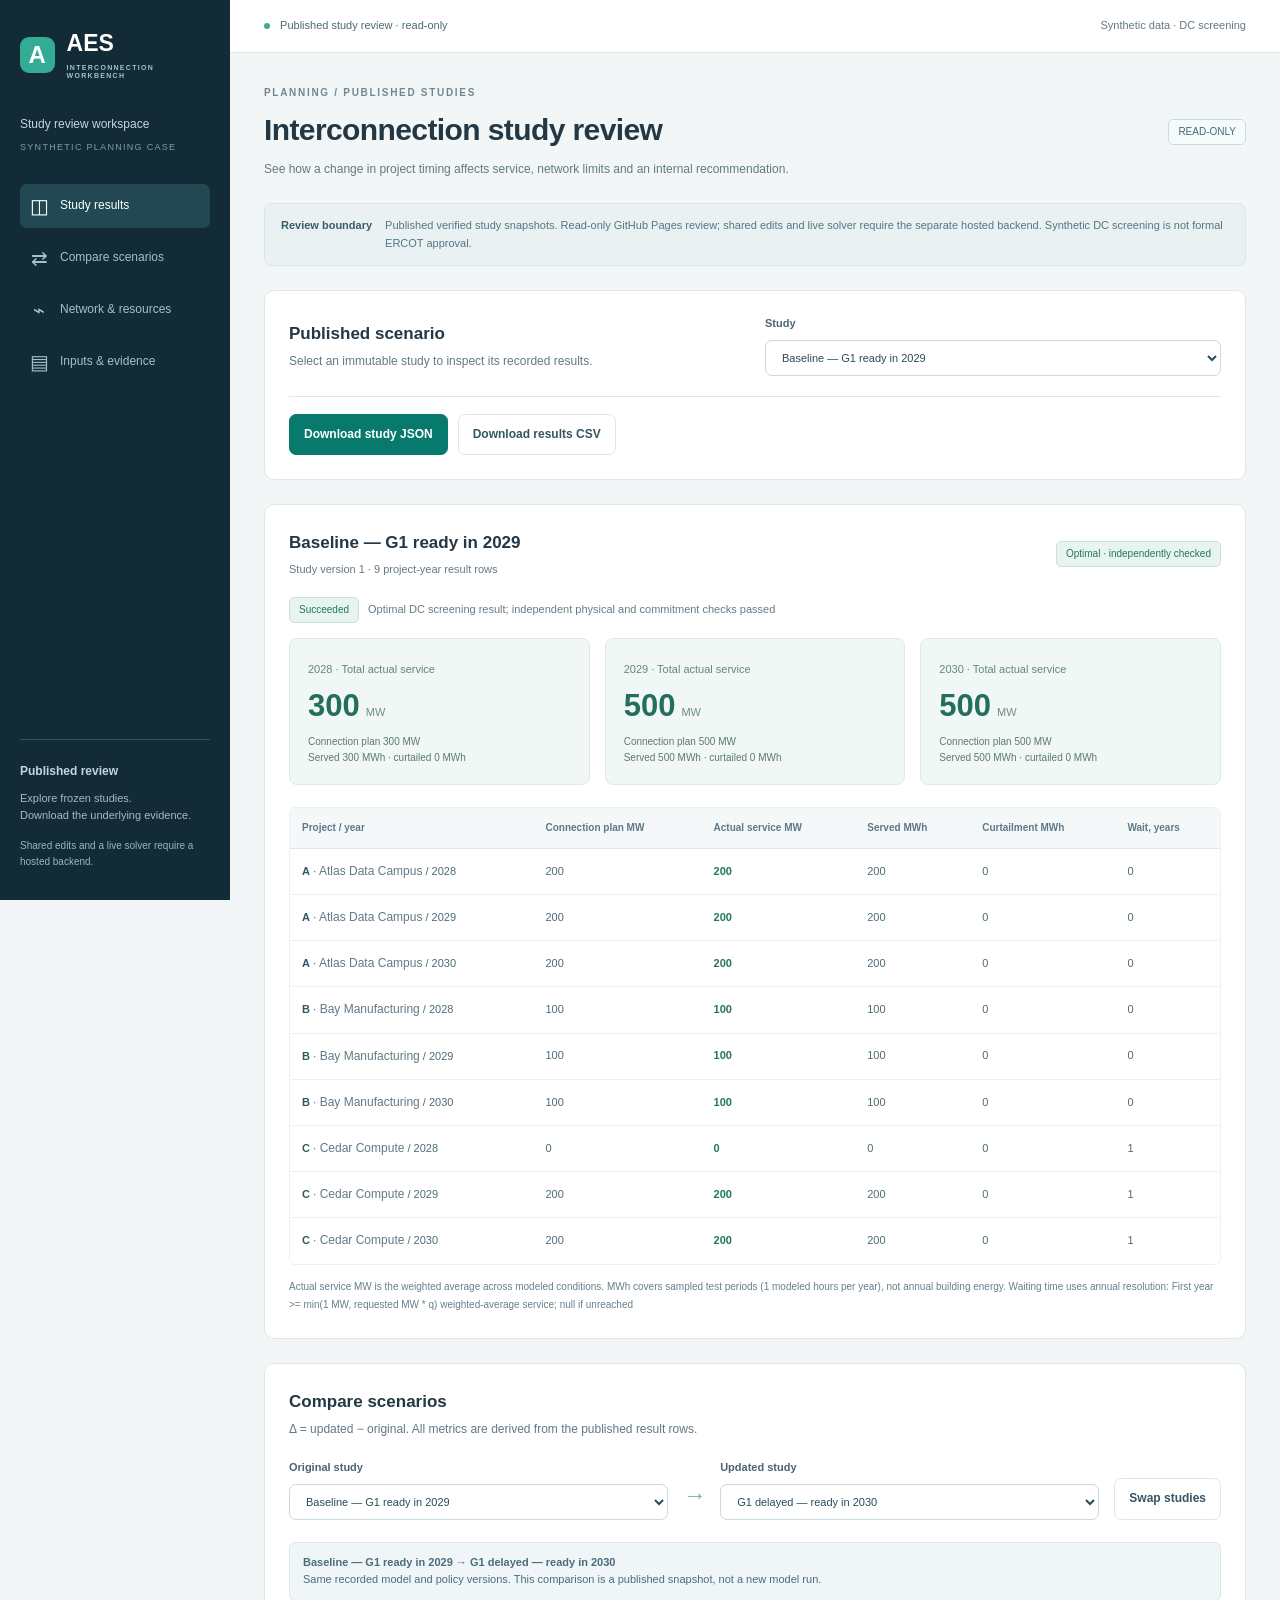
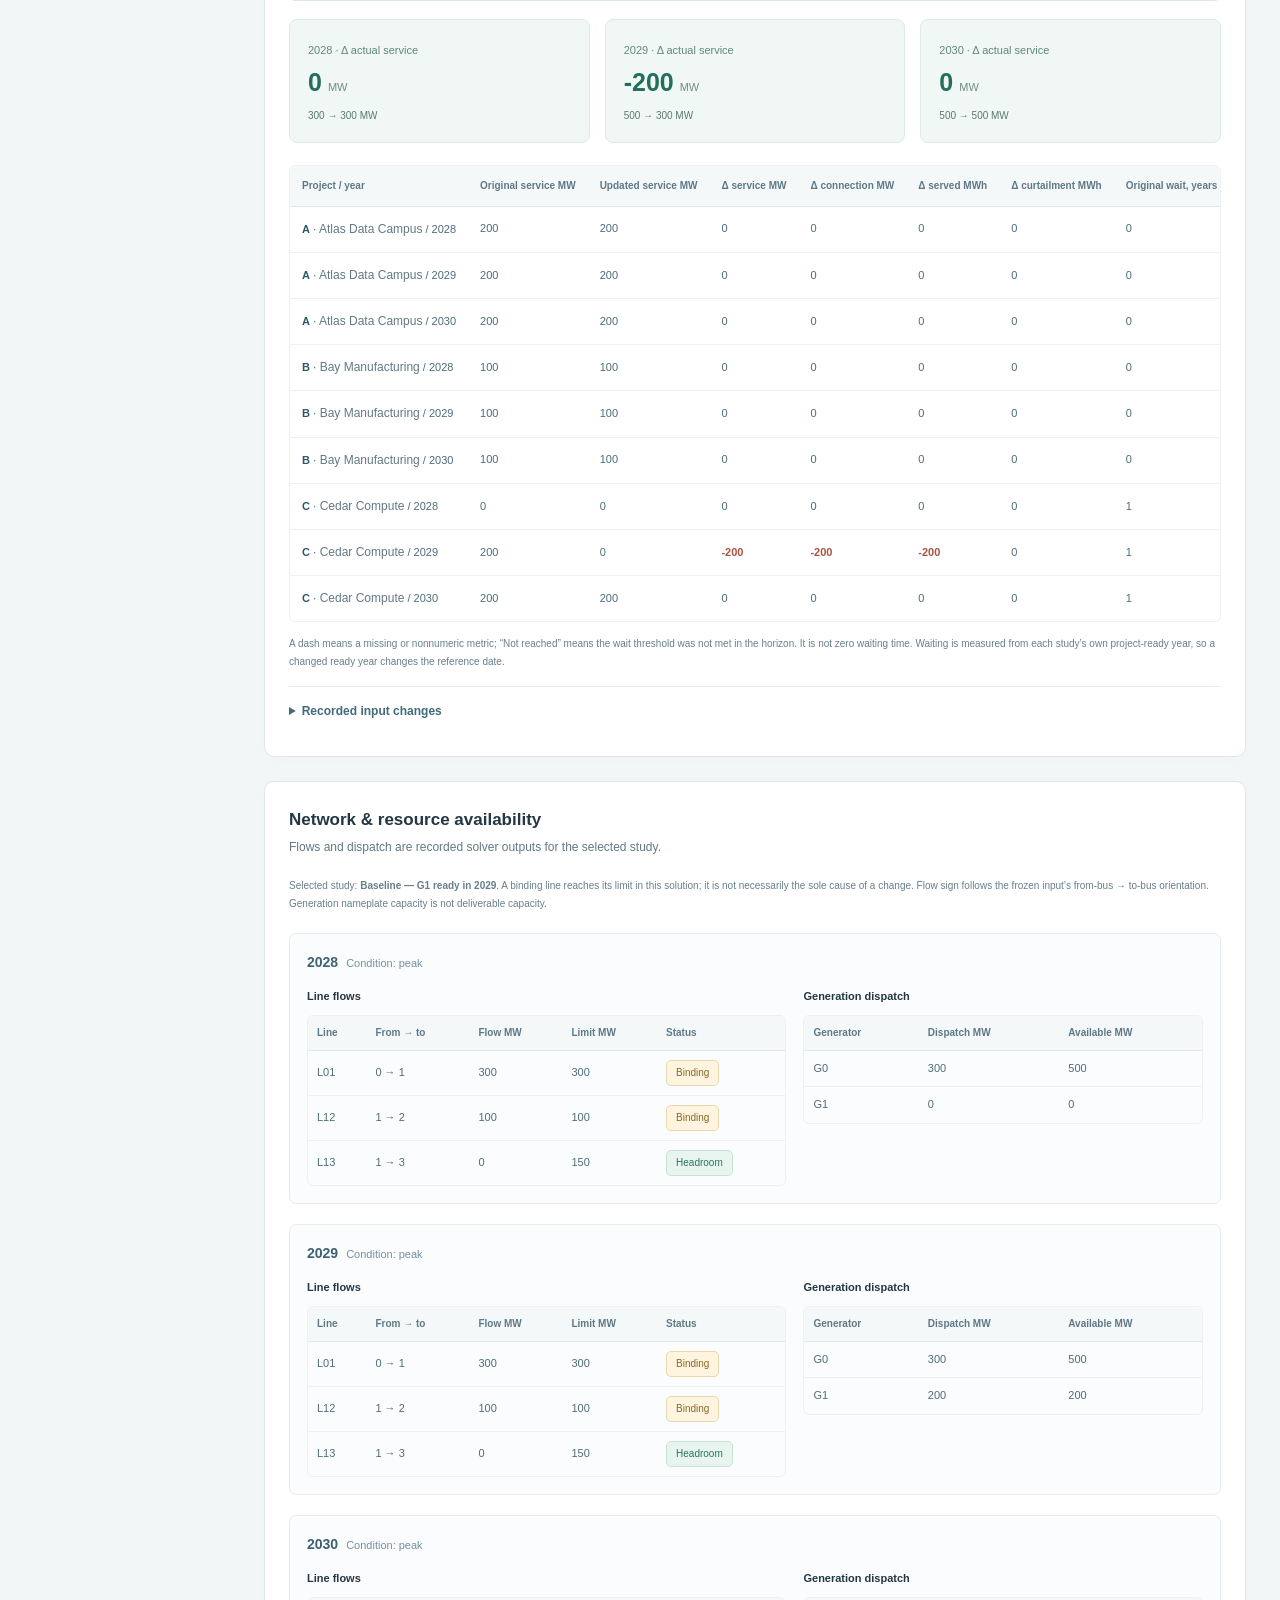
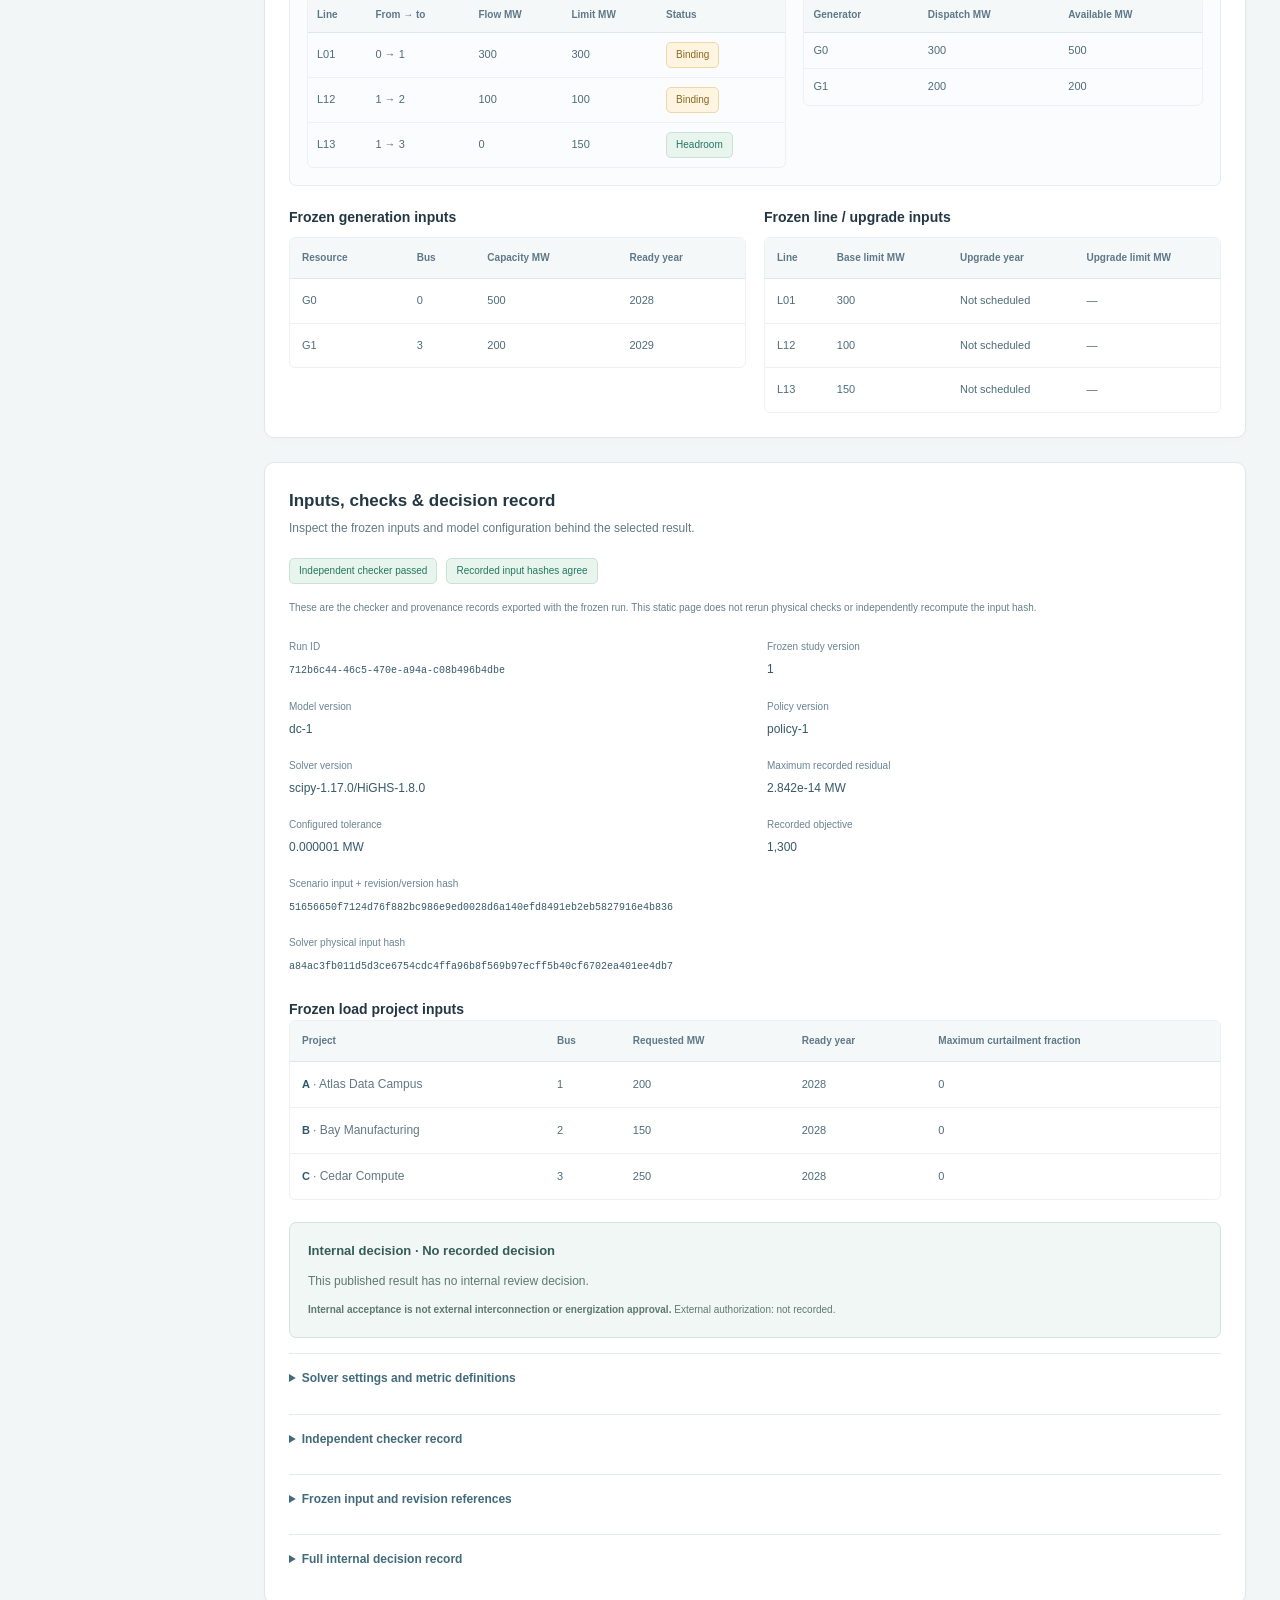
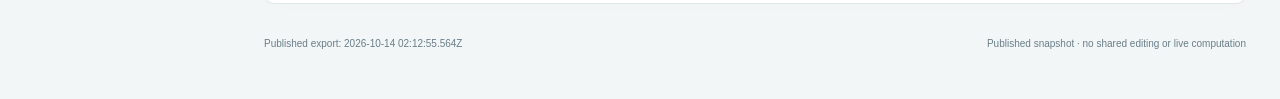
==== aes-interconnection-workbench/index.html @ 67d23474 "Publish AES interconnection study review on GitHub Pages" ====
<!doctype html>
<html lang="en">
<head>
  <meta charset="UTF-8"><meta name="viewport" content="width=device-width, initial-scale=1">
  <meta name="description" content="Read-only review of published synthetic AES interconnection studies, model results and scenario comparisons.">
  <title>AES Interconnection Workbench · Published study review</title>
  <link rel="stylesheet" href="./styles.css">
  <script src="./app.js" defer></script>
</head>
<body>
<a class="skip-link" href="#overview">Skip to study results</a>
<aside class="sidebar">
  <div class="wordmark"><span class="logo-mark" aria-hidden="true">A</span><div>AES<small>INTERCONNECTION WORKBENCH</small></div></div>
  <p class="workspace-name">Study review workspace<span>SYNTHETIC PLANNING CASE</span></p>
  <nav aria-label="Review sections">
    <a class="active" href="#overview"><span aria-hidden="true">◫</span>Study results</a>
    <a href="#comparison"><span aria-hidden="true">⇄</span>Compare scenarios</a>
    <a href="#network"><span aria-hidden="true">⌁</span>Network & resources</a>
    <a href="#provenance"><span aria-hidden="true">▤</span>Inputs & evidence</a>
  </nav>
  <div class="sidebar-bottom"><strong>Published review</strong><p>Explore frozen studies.<br>Download the underlying evidence.</p><small>Shared edits and a live solver require a hosted backend.</small></div>
</aside>
<main>
  <header class="topbar"><span><i aria-hidden="true"></i> Published study review · read-only</span><span class="synthetic">Synthetic data · DC screening</span></header>
  <div class="page-content">
    <div class="page-heading"><div><p class="eyebrow">PLANNING / PUBLISHED STUDIES</p><h1>Interconnection study review</h1><p>See how a change in project timing affects service, network limits and an internal recommendation.</p></div><span class="badge">READ-ONLY</span></div>
    <div class="boundary-bar"><strong>Review boundary</strong><p id="boundary">Synthetic demonstration. Internal recommendations are not external interconnection approvals.</p></div>
    <div id="loading" role="status" class="card">Loading published model evidence…</div>
    <div id="error" role="alert" hidden class="card error"></div>
    <div id="viewer" hidden>
      <section id="overview" aria-labelledby="overview-heading">
        <div class="card selector-card"><div><h2 id="overview-heading">Published scenario</h2><p class="muted">Select an immutable study to inspect its recorded results.</p></div><label for="scenario-select">Study<select id="scenario-select"></select></label><div class="actions"><button id="download-json" class="primary">Download study JSON</button><button id="download-csv" class="secondary">Download results CSV</button></div></div>
        <div id="results"></div>
      </section>
      <section id="comparison" class="card" aria-labelledby="comparison-heading"><div class="card-head"><h2 id="comparison-heading">Compare scenarios</h2><p>Δ = updated − original. All metrics are derived from the published result rows.</p></div><div class="compare-selects"><label for="original-select">Original study<select id="original-select"></select></label><span class="arrow" aria-hidden="true">→</span><label for="updated-select">Updated study<select id="updated-select"></select></label><button id="swap-studies" class="secondary">Swap studies</button></div><div id="comparison-results"></div></section>
      <section id="network" class="card" aria-labelledby="network-heading"><div class="card-head"><h2 id="network-heading">Network & resource availability</h2><p>Flows and dispatch are recorded solver outputs for the selected study.</p></div><div id="network-results"></div></section>
      <section id="provenance" class="card" aria-labelledby="provenance-heading"><div class="card-head"><h2 id="provenance-heading">Inputs, checks & decision record</h2><p>Inspect the frozen inputs and model configuration behind the selected result.</p></div><div id="evidence-results"></div></section>
      <footer><span id="exported-at"></span><span>Published snapshot · no shared editing or live computation</span></footer>
    </div>
    <noscript><p class="card">JavaScript is required to display the published study evidence.</p></noscript>
  </div>
</main>
</body>
</html>
---- aes-interconnection-workbench/styles.css ----
:root{font-family:Inter,-apple-system,BlinkMacSystemFont,"Segoe UI",sans-serif;color:#233744;background:#f3f6f7;font-size:14px;line-height:1.6;--navy:#122b37;--teal:#08796d;--line:#dfe7eb;--muted:#627984}*{box-sizing:border-box}body{margin:0}h1,h2,h3,p{margin:0}h1{font-size:30px;line-height:1.35;letter-spacing:-.6px}h2{font-size:17px}h3{font-size:14px}button,select{font:inherit}button,select,summary{cursor:pointer}a,button,select,summary{outline-offset:3px}a:focus-visible,button:focus-visible,select:focus-visible,summary:focus-visible{outline:3px solid #5bbdaf}button{border-radius:7px;padding:10px 14px;font-size:12px;font-weight:600;border:1px solid var(--line)}.primary{color:white;background:var(--teal);border-color:var(--teal)}.primary:hover{background:#086458}.secondary{background:white;color:#355663}.secondary:hover{background:#edf6f3}button:disabled{opacity:.5;cursor:not-allowed}a{color:var(--teal)}.skip-link{position:fixed;top:10px;left:10px;z-index:99;background:white;padding:10px;transform:translateY(-160%)}.skip-link:focus{transform:none}.sidebar{width:230px;position:fixed;inset:0 auto 0 0;padding:30px 20px;background:var(--navy);color:#c5d6dc;display:flex;flex-direction:column}.wordmark{display:flex;gap:12px;align-items:center;font-size:23px;line-height:1.2;font-weight:700;color:white}.wordmark small{font-size:7px;letter-spacing:1.3px;display:block;margin-top:6px;color:#a6c0c9}.logo-mark{width:36px;height:36px;border-radius:9px;background:#32ac95;display:grid;place-items:center;font-size:24px}.workspace-name{font-size:12px;margin-top:35px}.workspace-name span{display:block;font-size:9px;color:#7c9daa;letter-spacing:1.3px;margin-top:5px}nav{display:flex;flex-direction:column;gap:8px;margin-top:30px}nav a{color:#a6c0cb;text-decoration:none;padding:12px 9px;font-size:12px;border-radius:7px;display:flex;align-items:center;gap:11px}nav a:hover,nav a.active{color:white;background:#224854}nav a span{font-size:20px;line-height:1;width:20px;text-align:center}.sidebar-bottom{margin-top:auto;border-top:1px solid #31505e;padding-top:22px;font-size:12px}.sidebar-bottom p{color:#a6bac5;font-size:11px;margin:9px 0 13px}.sidebar-bottom small{display:block;color:#96b7c1;font-size:10px}main{margin-left:230px;min-width:0}.topbar{display:flex;justify-content:space-between;gap:12px;padding:17px 34px;background:white;border-bottom:1px solid var(--line);font-size:11px;color:#496976}.topbar i{display:inline-block;height:6px;width:6px;background:#46a992;border-radius:50%;margin-right:7px}.synthetic{color:#627984}.page-content{max-width:1600px;margin:auto;padding:32px 34px}.page-heading{display:flex;justify-content:space-between;align-items:center;gap:15px;margin-bottom:24px}.page-heading>div>p:last-child{font-size:12px;color:var(--muted);margin-top:10px}.eyebrow{font-size:10px;color:#708793;letter-spacing:1.7px;font-weight:700;margin-bottom:9px}.badge{display:inline-block;border:1px solid #cbdde2;background:#f5fafb;color:#446b78;font-size:10px;padding:4px 9px;border-radius:5px;white-space:nowrap}.badge.good{background:#e8f5ef;border-color:#c8e2d7;color:#237660}.badge.warning{background:#fff4df;border-color:#ead8ab;color:#866923}.boundary-bar{display:flex;gap:13px;padding:13px 16px;border:1px solid #dbe6e9;background:#eaf1f3;border-radius:7px;margin-bottom:24px;font-size:11px;color:#557581}.boundary-bar strong{white-space:nowrap;color:#365c6c}.card{border:1px solid var(--line);background:white;border-radius:10px;padding:24px;margin-bottom:24px;box-shadow:0 3px 12px #16394b03;min-width:0}.card-head{margin-bottom:20px}.card-head p,.muted{color:var(--muted);font-size:12px}.card-head p{margin-top:5px}.selector-card{display:grid;grid-template-columns:1fr minmax(230px,1fr);gap:20px;align-items:center}.selector-card p{margin-top:5px}.actions{display:flex;gap:10px;grid-column:1/-1;border-top:1px solid var(--line);padding-top:17px}label{display:flex;flex-direction:column;gap:7px;font-size:11px;font-weight:600;color:#4b6572}select{width:100%;border:1px solid #cad9df;border-radius:7px;padding:10px 12px;background:white;color:#294b5a;font-weight:400;min-width:0}.result-heading{display:flex;align-items:center;justify-content:space-between;gap:12px;margin-bottom:18px}.result-heading p{font-size:11px;color:var(--muted);margin-top:5px}.year-cards{display:grid;grid-template-columns:repeat(auto-fit,minmax(170px,1fr));gap:15px;margin-bottom:22px}.year-card{padding:18px;border:1px solid #dcebe5;background:#f0f7f4;border-radius:8px}.year-card small{color:#62887e;font-size:11px}.year-card strong{display:block;color:#236e5c;font-size:31px;line-height:1.5;margin:4px 0}.year-card strong em{font-size:11px;font-style:normal;color:#728e86;margin-left:6px;font-weight:400}.year-card p{font-size:10px;color:#5b7b71}.table-wrap{overflow-x:auto;max-width:100%;border:1px solid #edf1f3;border-radius:6px}table{border-collapse:collapse;width:100%;text-align:left;white-space:nowrap;font-size:11px}th{background:#f5f8f9;color:#5e7886;font-size:10px;font-weight:600;padding:12px;border-bottom:1px solid var(--line)}td{padding:13px 12px;color:#4d6c79;border-bottom:1px solid #edf1f3}tbody tr:last-child td{border-bottom:0}td strong{color:#2d5966}.numeric{color:#287565;font-weight:700}.fine-print{font-size:10px;color:#687f8a;line-height:1.8;margin-top:13px}.status-line{display:flex;align-items:center;flex-wrap:wrap;gap:9px;margin-bottom:15px;font-size:11px;color:#637c87}.compare-selects{display:grid;grid-template-columns:1fr 22px 1fr auto;align-items:end;gap:15px;margin-bottom:22px}.arrow{font-size:23px;color:#89a6b0;padding-bottom:6px}.delta-negative{color:#a95441;font-weight:700}.delta-positive{color:#237f65;font-weight:700}.compare-year strong{font-size:25px}.compare-year p{margin-top:6px}.compare-note{padding:11px 13px;border:1px solid #dce7eb;background:#f0f6f8;color:#486d7b;font-size:11px;border-radius:6px;margin-bottom:18px}.operation{margin:20px 0;padding:17px;background:#fbfcfd;border:1px solid #e5edef;border-radius:7px}.operation>h3{margin-bottom:15px;color:#3f6272}.operation>h3 span{font-weight:400;color:#74919e;font-size:11px;margin-left:8px}.operation-grid{display:grid;grid-template-columns:1.2fr 1fr;gap:17px}.operation-grid h3{margin-bottom:9px;font-size:11px}.operation table th,.operation table td{padding:9px}.operation:last-child{margin-bottom:0}.resources{display:grid;grid-template-columns:1fr 1fr;gap:18px;margin-top:20px}.resources>div{min-width:0}.resources h3{margin-bottom:9px}.metadata{display:grid;grid-template-columns:1fr 1fr;gap:19px 24px;margin:22px 0}.metadata dt{font-size:10px;color:#698493}.metadata dd{margin:5px 0 0;font-size:12px;color:#36596a;overflow-wrap:anywhere}.metadata .full{grid-column:1/-1}.metadata code{font-size:10px}details{border-top:1px solid #e3ebee;margin-top:15px;padding-top:5px}summary{font-size:12px;font-weight:600;color:#416b7a;padding:10px 0}pre{background:#f2f5f6;border:1px solid var(--line);border-radius:6px;padding:16px;font:11px/1.7 ui-monospace,SFMono-Regular,monospace;white-space:pre-wrap;overflow-wrap:anywhere;max-height:380px;overflow:auto;margin:5px 0 10px}.decision{background:#f1f7f4;border:1px solid #d4e4dc;padding:18px;border-radius:7px}.decision h3{font-size:13px;color:#365d53}.decision p{margin-top:10px;font-size:12px;color:#5d7970}.decision .fine-print{font-size:10px}footer{display:flex;justify-content:space-between;gap:12px;color:#687e88;font-size:10px;padding:8px 0 15px}.empty{color:var(--muted);padding:20px;border:1px dashed var(--line);border-radius:6px;font-size:12px}.error{border-color:#eac7bc;background:#fff1ec;color:#994e3b}section{scroll-margin-top:15px}[hidden]{display:none!important}
@media(min-width:1500px){.page-content{padding:40px 48px}.topbar{padding-left:48px;padding-right:48px}}
@media(max-width:1100px){.sidebar{width:205px;padding:26px 16px}main{margin-left:205px}.page-content{padding:27px 23px}.topbar{padding:16px 23px}.compare-selects{grid-template-columns:1fr 20px 1fr}.compare-selects button{grid-column:1/-1;justify-self:start}.operation-grid,.resources{grid-template-columns:1fr}}
@media(max-width:760px){.sidebar{position:static;width:100%;padding:18px}.wordmark{font-size:20px}.workspace-name,.sidebar-bottom{display:none}nav{flex-direction:row;overflow-x:auto;margin-top:17px;gap:4px}nav a{padding:8px;font-size:10px;white-space:nowrap;gap:5px}nav a span{font-size:15px}main{margin-left:0}.topbar{padding:13px 17px;font-size:10px;flex-wrap:wrap}.page-content{padding:24px 16px}.page-heading{align-items:flex-start}.page-heading h1{font-size:25px}.page-heading .badge{margin-top:25px;font-size:8px}.boundary-bar{display:block}.boundary-bar strong{display:block;margin-bottom:6px}.card{padding:18px}.selector-card{grid-template-columns:1fr;gap:16px}.actions{flex-wrap:wrap}.compare-selects{grid-template-columns:1fr 1fr;gap:13px}.arrow{display:none}.year-cards{grid-template-columns:repeat(auto-fit,minmax(120px,1fr));gap:9px}.year-card{padding:12px}.year-card strong{font-size:25px}.year-card small{font-size:9px}.year-card p{font-size:9px}.metadata{grid-template-columns:1fr;gap:15px}.result-heading{align-items:flex-start}.operation{padding:12px}.operation-grid{gap:15px}footer{flex-direction:column;font-size:9px}}
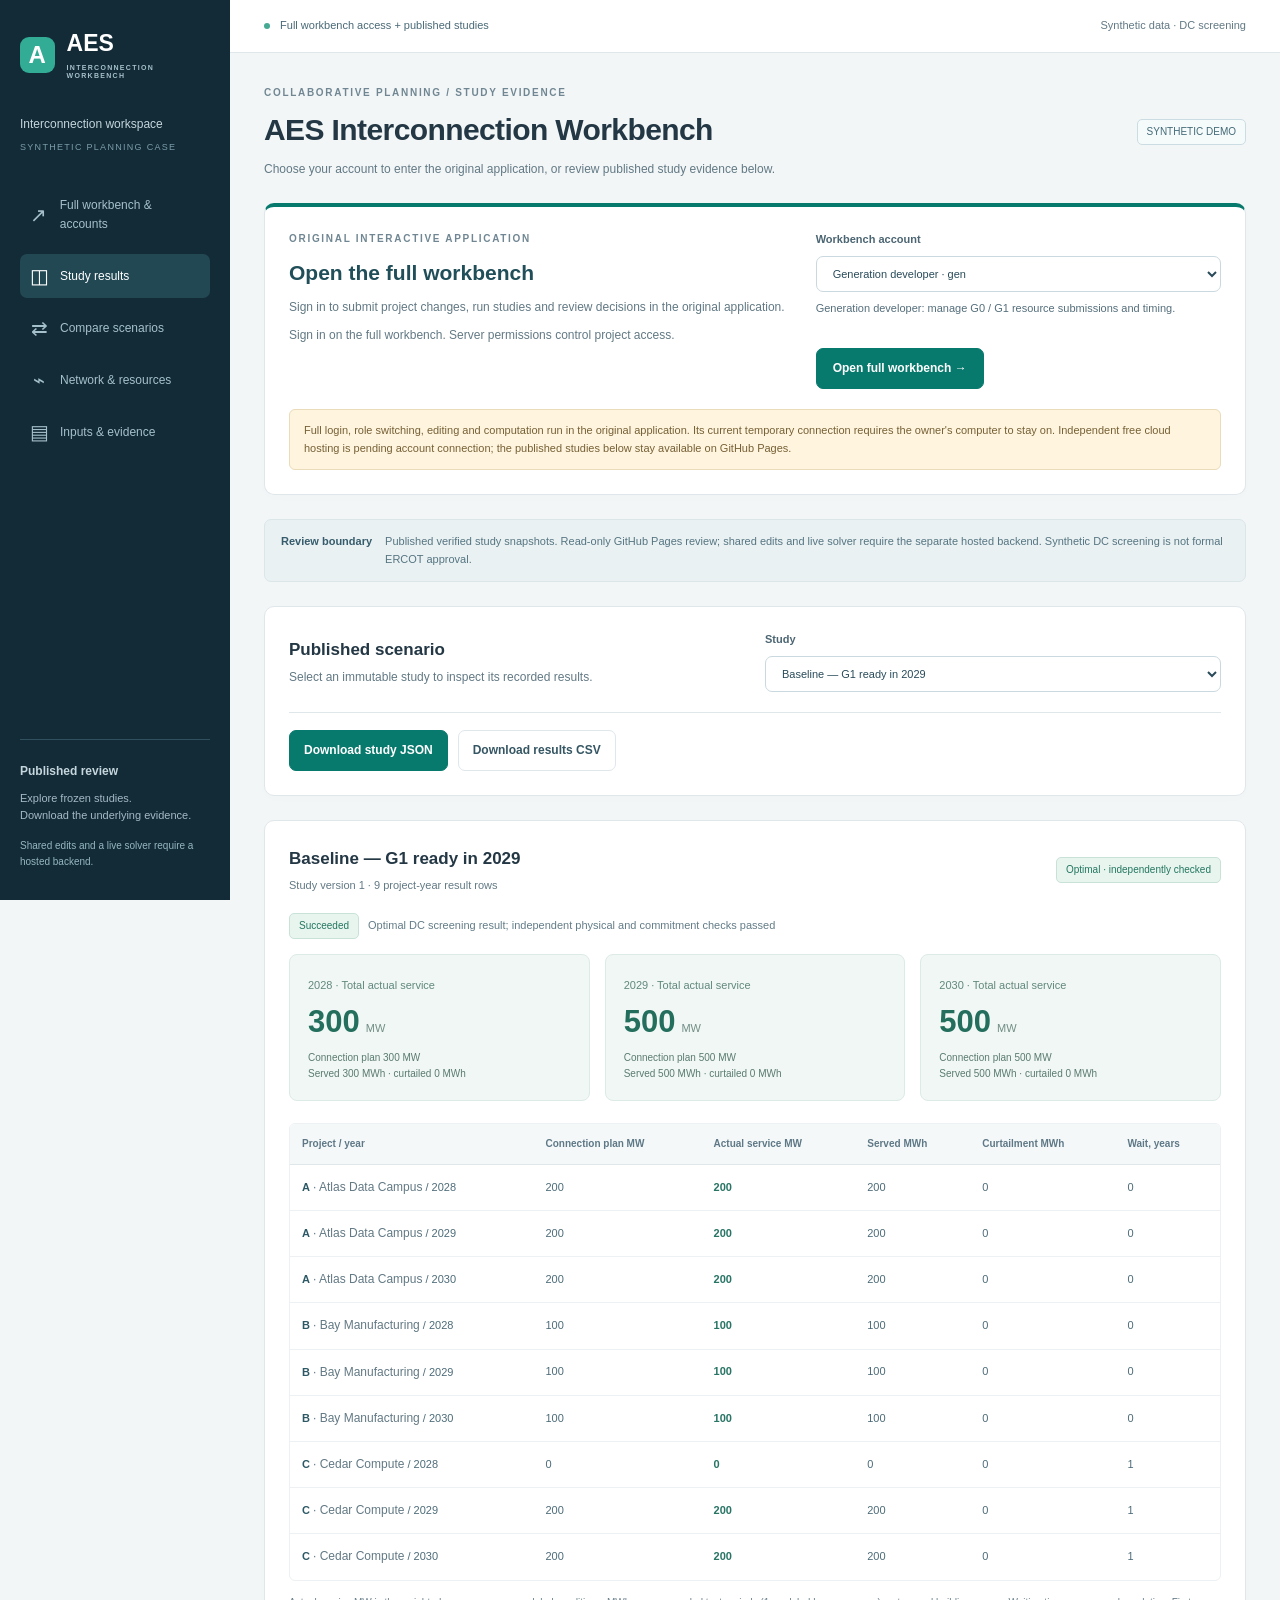
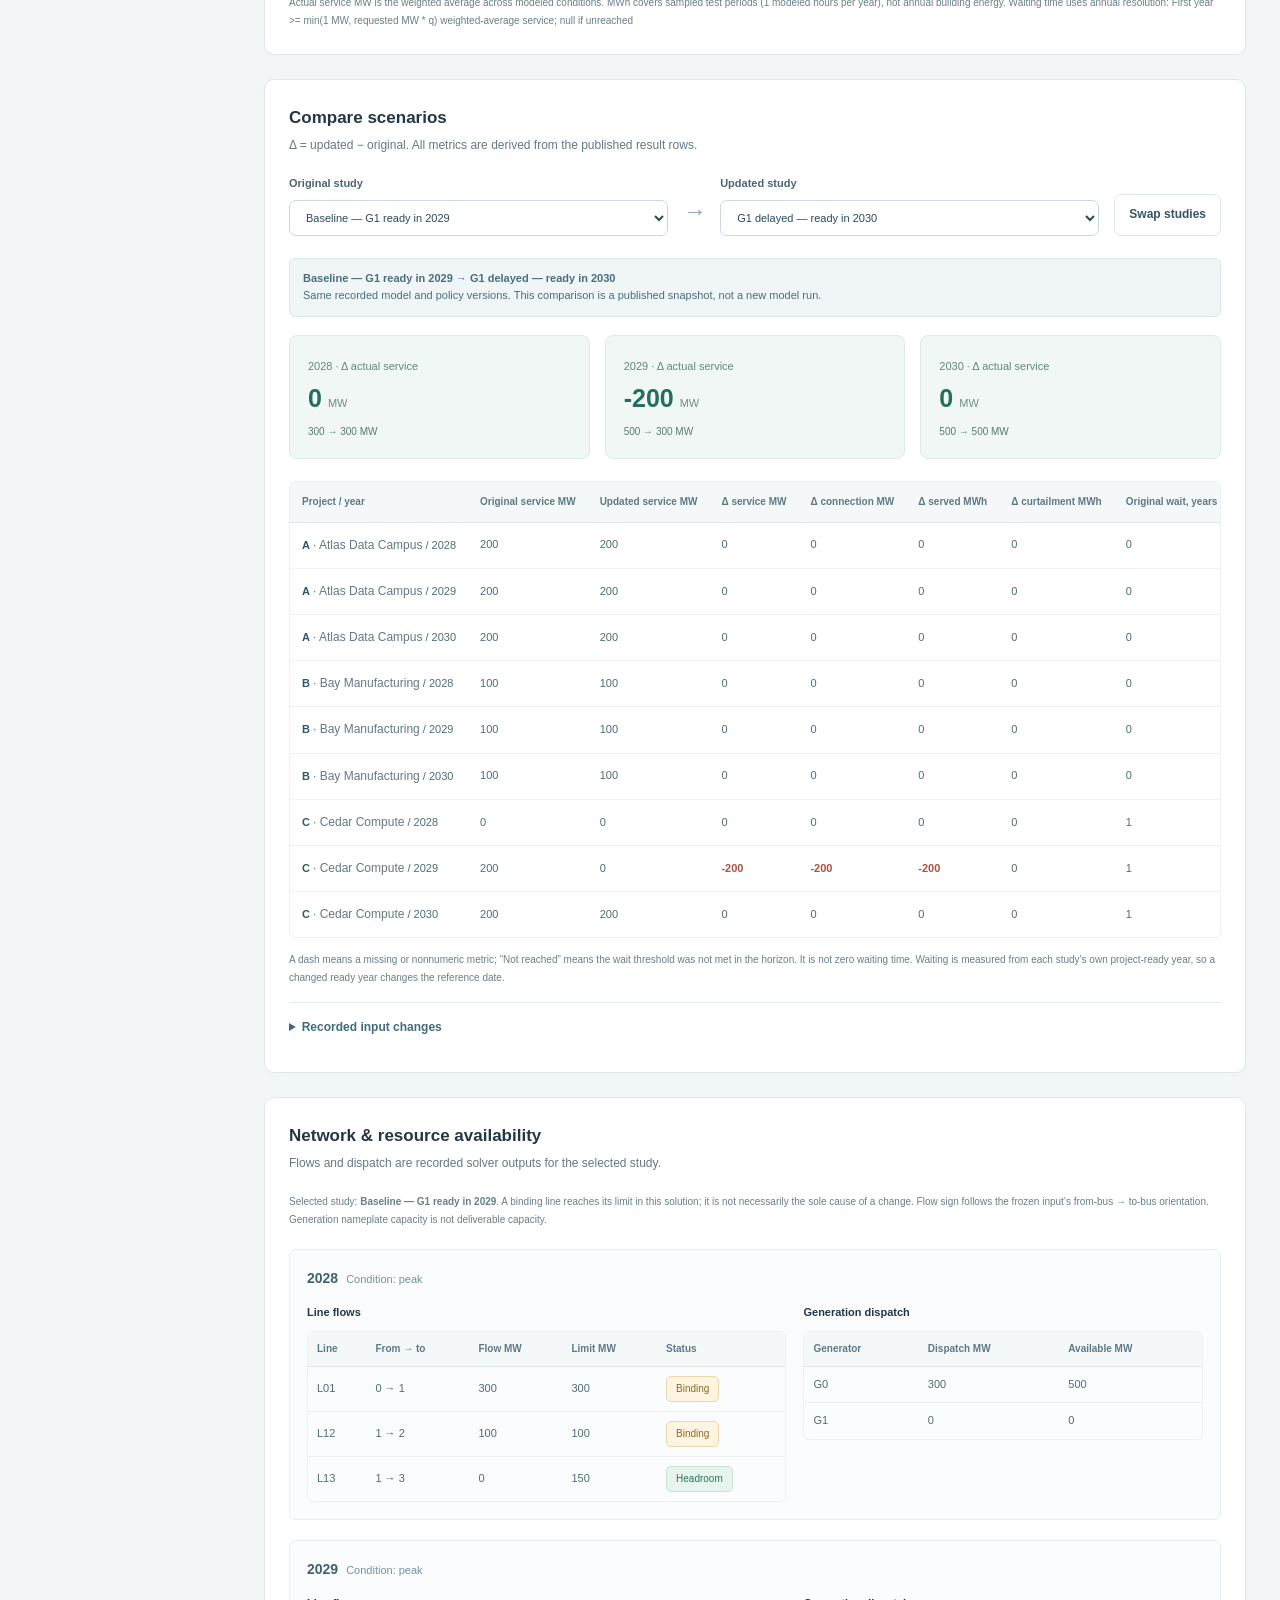
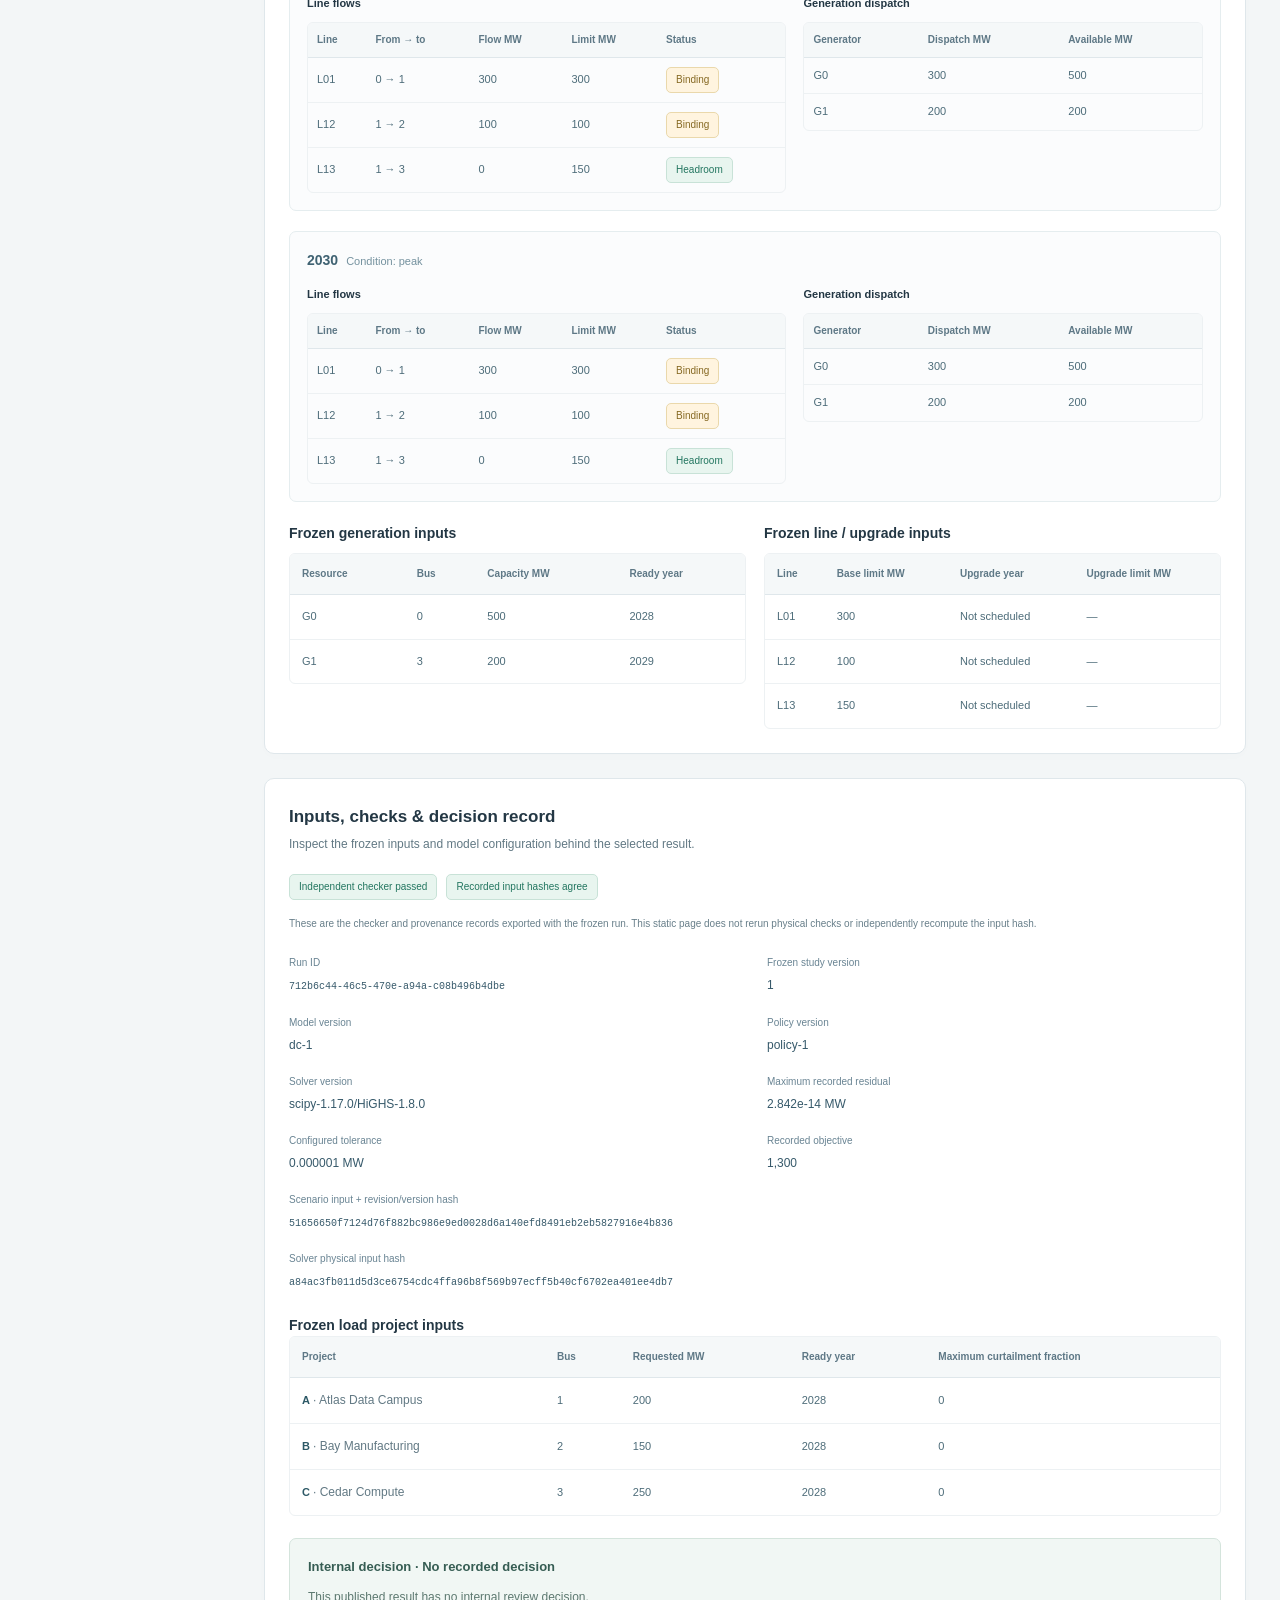
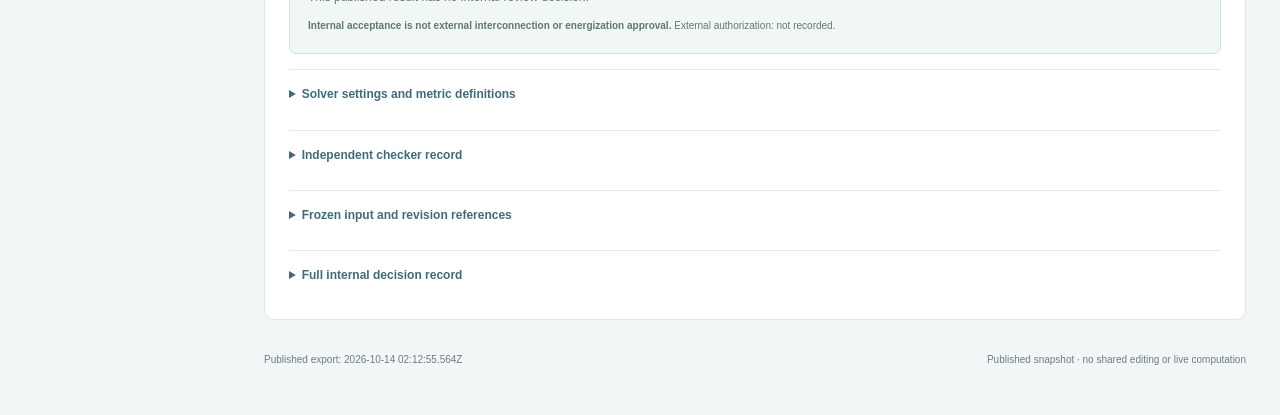
==== commit 26b32c8c: "Restore real full workbench login and role entry" ====
--- a/aes-interconnection-workbench/index.html
+++ b/aes-interconnection-workbench/index.html
@@ -2,8 +2,8 @@
 <html lang="en">
 <head>
   <meta charset="UTF-8"><meta name="viewport" content="width=device-width, initial-scale=1">
-  <meta name="description" content="Read-only review of published synthetic AES interconnection studies, model results and scenario comparisons.">
-  <title>AES Interconnection Workbench · Published study review</title>
+  <meta name="description" content="Access the original role-based AES workbench and review published synthetic interconnection studies.">
+  <title>AES Interconnection Workbench · Role access & study review</title>
   <link rel="stylesheet" href="./styles.css">
   <script src="./app.js" defer></script>
 </head>
@@ -11,8 +11,9 @@
 <a class="skip-link" href="#overview">Skip to study results</a>
 <aside class="sidebar">
   <div class="wordmark"><span class="logo-mark" aria-hidden="true">A</span><div>AES<small>INTERCONNECTION WORKBENCH</small></div></div>
-  <p class="workspace-name">Study review workspace<span>SYNTHETIC PLANNING CASE</span></p>
+  <p class="workspace-name">Interconnection workspace<span>SYNTHETIC PLANNING CASE</span></p>
   <nav aria-label="Review sections">
+    <a href="#workbench-access"><span aria-hidden="true">↗</span>Full workbench & accounts</a>
     <a class="active" href="#overview"><span aria-hidden="true">◫</span>Study results</a>
     <a href="#comparison"><span aria-hidden="true">⇄</span>Compare scenarios</a>
     <a href="#network"><span aria-hidden="true">⌁</span>Network & resources</a>
@@ -21,9 +22,14 @@
   <div class="sidebar-bottom"><strong>Published review</strong><p>Explore frozen studies.<br>Download the underlying evidence.</p><small>Shared edits and a live solver require a hosted backend.</small></div>
 </aside>
 <main>
-  <header class="topbar"><span><i aria-hidden="true"></i> Published study review · read-only</span><span class="synthetic">Synthetic data · DC screening</span></header>
+  <header class="topbar"><span><i aria-hidden="true"></i> Full workbench access + published studies</span><span class="synthetic">Synthetic data · DC screening</span></header>
   <div class="page-content">
-    <div class="page-heading"><div><p class="eyebrow">PLANNING / PUBLISHED STUDIES</p><h1>Interconnection study review</h1><p>See how a change in project timing affects service, network limits and an internal recommendation.</p></div><span class="badge">READ-ONLY</span></div>
+    <div class="page-heading"><div><p class="eyebrow">COLLABORATIVE PLANNING / STUDY EVIDENCE</p><h1>AES Interconnection Workbench</h1><p>Choose your account to enter the original application, or review published study evidence below.</p></div><span class="badge">SYNTHETIC DEMO</span></div>
+    <section id="workbench-access" class="card workbench-access" aria-labelledby="workbench-heading">
+      <div class="workbench-intro"><p class="eyebrow">ORIGINAL INTERACTIVE APPLICATION</p><h2 id="workbench-heading">Open the full workbench</h2><p>Sign in to submit project changes, run studies and review decisions in the original application.</p><p class="fine-print">Sign in on the full workbench. Server permissions control project access.</p></div>
+      <div class="workbench-controls"><label for="workbench-account">Workbench account<select id="workbench-account" disabled><option value="gen">Generation developer · gen</option><option value="load">Load developer · load · A / C</option><option value="loadb">Load developer · loadb · B</option><option value="engineer">Planning engineer · engineer</option><option value="planner">Planning reviewer · planner</option></select></label><p id="workbench-scope" class="account-scope"></p><a id="open-workbench" class="primary workbench-link" hidden>Open full workbench →</a></div>
+      <p id="workbench-availability" class="hosting-notice" role="status">Checking full workbench access…</p>
+    </section>
     <div class="boundary-bar"><strong>Review boundary</strong><p id="boundary">Synthetic demonstration. Internal recommendations are not external interconnection approvals.</p></div>
     <div id="loading" role="status" class="card">Loading published model evidence…</div>
     <div id="error" role="alert" hidden class="card error"></div>
--- a/aes-interconnection-workbench/styles.css
+++ b/aes-interconnection-workbench/styles.css
@@ -1,4 +1,6 @@
 :root{font-family:Inter,-apple-system,BlinkMacSystemFont,"Segoe UI",sans-serif;color:#233744;background:#f3f6f7;font-size:14px;line-height:1.6;--navy:#122b37;--teal:#08796d;--line:#dfe7eb;--muted:#627984}*{box-sizing:border-box}body{margin:0}h1,h2,h3,p{margin:0}h1{font-size:30px;line-height:1.35;letter-spacing:-.6px}h2{font-size:17px}h3{font-size:14px}button,select{font:inherit}button,select,summary{cursor:pointer}a,button,select,summary{outline-offset:3px}a:focus-visible,button:focus-visible,select:focus-visible,summary:focus-visible{outline:3px solid #5bbdaf}button{border-radius:7px;padding:10px 14px;font-size:12px;font-weight:600;border:1px solid var(--line)}.primary{color:white;background:var(--teal);border-color:var(--teal)}.primary:hover{background:#086458}.secondary{background:white;color:#355663}.secondary:hover{background:#edf6f3}button:disabled{opacity:.5;cursor:not-allowed}a{color:var(--teal)}.skip-link{position:fixed;top:10px;left:10px;z-index:99;background:white;padding:10px;transform:translateY(-160%)}.skip-link:focus{transform:none}.sidebar{width:230px;position:fixed;inset:0 auto 0 0;padding:30px 20px;background:var(--navy);color:#c5d6dc;display:flex;flex-direction:column}.wordmark{display:flex;gap:12px;align-items:center;font-size:23px;line-height:1.2;font-weight:700;color:white}.wordmark small{font-size:7px;letter-spacing:1.3px;display:block;margin-top:6px;color:#a6c0c9}.logo-mark{width:36px;height:36px;border-radius:9px;background:#32ac95;display:grid;place-items:center;font-size:24px}.workspace-name{font-size:12px;margin-top:35px}.workspace-name span{display:block;font-size:9px;color:#7c9daa;letter-spacing:1.3px;margin-top:5px}nav{display:flex;flex-direction:column;gap:8px;margin-top:30px}nav a{color:#a6c0cb;text-decoration:none;padding:12px 9px;font-size:12px;border-radius:7px;display:flex;align-items:center;gap:11px}nav a:hover,nav a.active{color:white;background:#224854}nav a span{font-size:20px;line-height:1;width:20px;text-align:center}.sidebar-bottom{margin-top:auto;border-top:1px solid #31505e;padding-top:22px;font-size:12px}.sidebar-bottom p{color:#a6bac5;font-size:11px;margin:9px 0 13px}.sidebar-bottom small{display:block;color:#96b7c1;font-size:10px}main{margin-left:230px;min-width:0}.topbar{display:flex;justify-content:space-between;gap:12px;padding:17px 34px;background:white;border-bottom:1px solid var(--line);font-size:11px;color:#496976}.topbar i{display:inline-block;height:6px;width:6px;background:#46a992;border-radius:50%;margin-right:7px}.synthetic{color:#627984}.page-content{max-width:1600px;margin:auto;padding:32px 34px}.page-heading{display:flex;justify-content:space-between;align-items:center;gap:15px;margin-bottom:24px}.page-heading>div>p:last-child{font-size:12px;color:var(--muted);margin-top:10px}.eyebrow{font-size:10px;color:#708793;letter-spacing:1.7px;font-weight:700;margin-bottom:9px}.badge{display:inline-block;border:1px solid #cbdde2;background:#f5fafb;color:#446b78;font-size:10px;padding:4px 9px;border-radius:5px;white-space:nowrap}.badge.good{background:#e8f5ef;border-color:#c8e2d7;color:#237660}.badge.warning{background:#fff4df;border-color:#ead8ab;color:#866923}.boundary-bar{display:flex;gap:13px;padding:13px 16px;border:1px solid #dbe6e9;background:#eaf1f3;border-radius:7px;margin-bottom:24px;font-size:11px;color:#557581}.boundary-bar strong{white-space:nowrap;color:#365c6c}.card{border:1px solid var(--line);background:white;border-radius:10px;padding:24px;margin-bottom:24px;box-shadow:0 3px 12px #16394b03;min-width:0}.card-head{margin-bottom:20px}.card-head p,.muted{color:var(--muted);font-size:12px}.card-head p{margin-top:5px}.selector-card{display:grid;grid-template-columns:1fr minmax(230px,1fr);gap:20px;align-items:center}.selector-card p{margin-top:5px}.actions{display:flex;gap:10px;grid-column:1/-1;border-top:1px solid var(--line);padding-top:17px}label{display:flex;flex-direction:column;gap:7px;font-size:11px;font-weight:600;color:#4b6572}select{width:100%;border:1px solid #cad9df;border-radius:7px;padding:10px 12px;background:white;color:#294b5a;font-weight:400;min-width:0}.result-heading{display:flex;align-items:center;justify-content:space-between;gap:12px;margin-bottom:18px}.result-heading p{font-size:11px;color:var(--muted);margin-top:5px}.year-cards{display:grid;grid-template-columns:repeat(auto-fit,minmax(170px,1fr));gap:15px;margin-bottom:22px}.year-card{padding:18px;border:1px solid #dcebe5;background:#f0f7f4;border-radius:8px}.year-card small{color:#62887e;font-size:11px}.year-card strong{display:block;color:#236e5c;font-size:31px;line-height:1.5;margin:4px 0}.year-card strong em{font-size:11px;font-style:normal;color:#728e86;margin-left:6px;font-weight:400}.year-card p{font-size:10px;color:#5b7b71}.table-wrap{overflow-x:auto;max-width:100%;border:1px solid #edf1f3;border-radius:6px}table{border-collapse:collapse;width:100%;text-align:left;white-space:nowrap;font-size:11px}th{background:#f5f8f9;color:#5e7886;font-size:10px;font-weight:600;padding:12px;border-bottom:1px solid var(--line)}td{padding:13px 12px;color:#4d6c79;border-bottom:1px solid #edf1f3}tbody tr:last-child td{border-bottom:0}td strong{color:#2d5966}.numeric{color:#287565;font-weight:700}.fine-print{font-size:10px;color:#687f8a;line-height:1.8;margin-top:13px}.status-line{display:flex;align-items:center;flex-wrap:wrap;gap:9px;margin-bottom:15px;font-size:11px;color:#637c87}.compare-selects{display:grid;grid-template-columns:1fr 22px 1fr auto;align-items:end;gap:15px;margin-bottom:22px}.arrow{font-size:23px;color:#89a6b0;padding-bottom:6px}.delta-negative{color:#a95441;font-weight:700}.delta-positive{color:#237f65;font-weight:700}.compare-year strong{font-size:25px}.compare-year p{margin-top:6px}.compare-note{padding:11px 13px;border:1px solid #dce7eb;background:#f0f6f8;color:#486d7b;font-size:11px;border-radius:6px;margin-bottom:18px}.operation{margin:20px 0;padding:17px;background:#fbfcfd;border:1px solid #e5edef;border-radius:7px}.operation>h3{margin-bottom:15px;color:#3f6272}.operation>h3 span{font-weight:400;color:#74919e;font-size:11px;margin-left:8px}.operation-grid{display:grid;grid-template-columns:1.2fr 1fr;gap:17px}.operation-grid h3{margin-bottom:9px;font-size:11px}.operation table th,.operation table td{padding:9px}.operation:last-child{margin-bottom:0}.resources{display:grid;grid-template-columns:1fr 1fr;gap:18px;margin-top:20px}.resources>div{min-width:0}.resources h3{margin-bottom:9px}.metadata{display:grid;grid-template-columns:1fr 1fr;gap:19px 24px;margin:22px 0}.metadata dt{font-size:10px;color:#698493}.metadata dd{margin:5px 0 0;font-size:12px;color:#36596a;overflow-wrap:anywhere}.metadata .full{grid-column:1/-1}.metadata code{font-size:10px}details{border-top:1px solid #e3ebee;margin-top:15px;padding-top:5px}summary{font-size:12px;font-weight:600;color:#416b7a;padding:10px 0}pre{background:#f2f5f6;border:1px solid var(--line);border-radius:6px;padding:16px;font:11px/1.7 ui-monospace,SFMono-Regular,monospace;white-space:pre-wrap;overflow-wrap:anywhere;max-height:380px;overflow:auto;margin:5px 0 10px}.decision{background:#f1f7f4;border:1px solid #d4e4dc;padding:18px;border-radius:7px}.decision h3{font-size:13px;color:#365d53}.decision p{margin-top:10px;font-size:12px;color:#5d7970}.decision .fine-print{font-size:10px}footer{display:flex;justify-content:space-between;gap:12px;color:#687e88;font-size:10px;padding:8px 0 15px}.empty{color:var(--muted);padding:20px;border:1px dashed var(--line);border-radius:6px;font-size:12px}.error{border-color:#eac7bc;background:#fff1ec;color:#994e3b}section{scroll-margin-top:15px}[hidden]{display:none!important}
+.workbench-access{border-top:4px solid var(--teal);display:grid;grid-template-columns:1fr minmax(260px,.8fr);gap:20px}.workbench-intro>p:not(.eyebrow){margin-top:8px;color:var(--muted);font-size:12px}.workbench-intro h2{font-size:21px;color:#204e59}.account-scope{font-size:11px;color:#546e7b;margin-top:8px;min-height:36px}.workbench-link{display:inline-block;text-decoration:none;border:1px solid var(--teal);border-radius:7px;padding:10px 16px;font-size:12px;font-weight:600;margin-top:12px}.hosting-notice{grid-column:1/-1;background:#fff5df;border:1px solid #eadbb9;padding:12px 14px;border-radius:6px;color:#766035;font-size:11px}
+@media(max-width:760px){.workbench-access{grid-template-columns:1fr;gap:16px}.account-scope{min-height:0}}
 @media(min-width:1500px){.page-content{padding:40px 48px}.topbar{padding-left:48px;padding-right:48px}}
 @media(max-width:1100px){.sidebar{width:205px;padding:26px 16px}main{margin-left:205px}.page-content{padding:27px 23px}.topbar{padding:16px 23px}.compare-selects{grid-template-columns:1fr 20px 1fr}.compare-selects button{grid-column:1/-1;justify-self:start}.operation-grid,.resources{grid-template-columns:1fr}}
 @media(max-width:760px){.sidebar{position:static;width:100%;padding:18px}.wordmark{font-size:20px}.workspace-name,.sidebar-bottom{display:none}nav{flex-direction:row;overflow-x:auto;margin-top:17px;gap:4px}nav a{padding:8px;font-size:10px;white-space:nowrap;gap:5px}nav a span{font-size:15px}main{margin-left:0}.topbar{padding:13px 17px;font-size:10px;flex-wrap:wrap}.page-content{padding:24px 16px}.page-heading{align-items:flex-start}.page-heading h1{font-size:25px}.page-heading .badge{margin-top:25px;font-size:8px}.boundary-bar{display:block}.boundary-bar strong{display:block;margin-bottom:6px}.card{padding:18px}.selector-card{grid-template-columns:1fr;gap:16px}.actions{flex-wrap:wrap}.compare-selects{grid-template-columns:1fr 1fr;gap:13px}.arrow{display:none}.year-cards{grid-template-columns:repeat(auto-fit,minmax(120px,1fr));gap:9px}.year-card{padding:12px}.year-card strong{font-size:25px}.year-card small{font-size:9px}.year-card p{font-size:9px}.metadata{grid-template-columns:1fr;gap:15px}.result-heading{align-items:flex-start}.operation{padding:12px}.operation-grid{gap:15px}footer{flex-direction:column;font-size:9px}}
